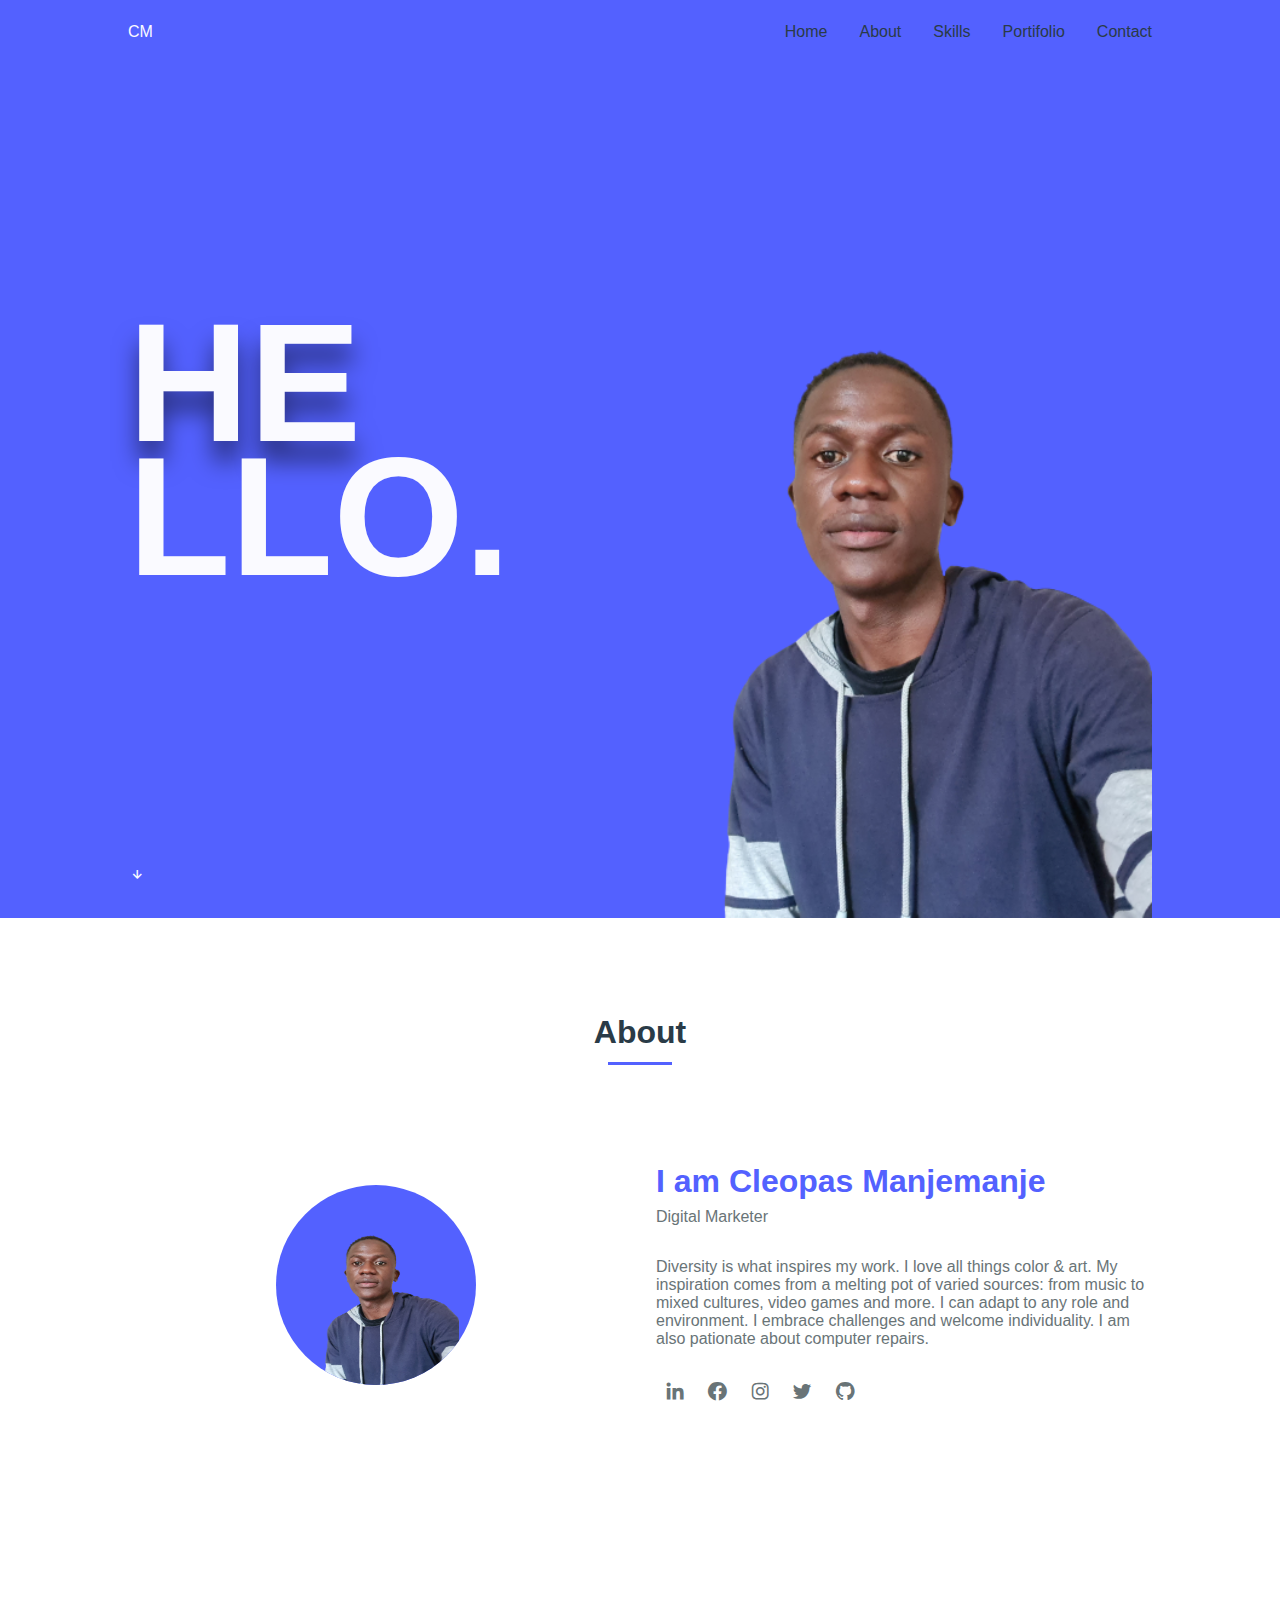
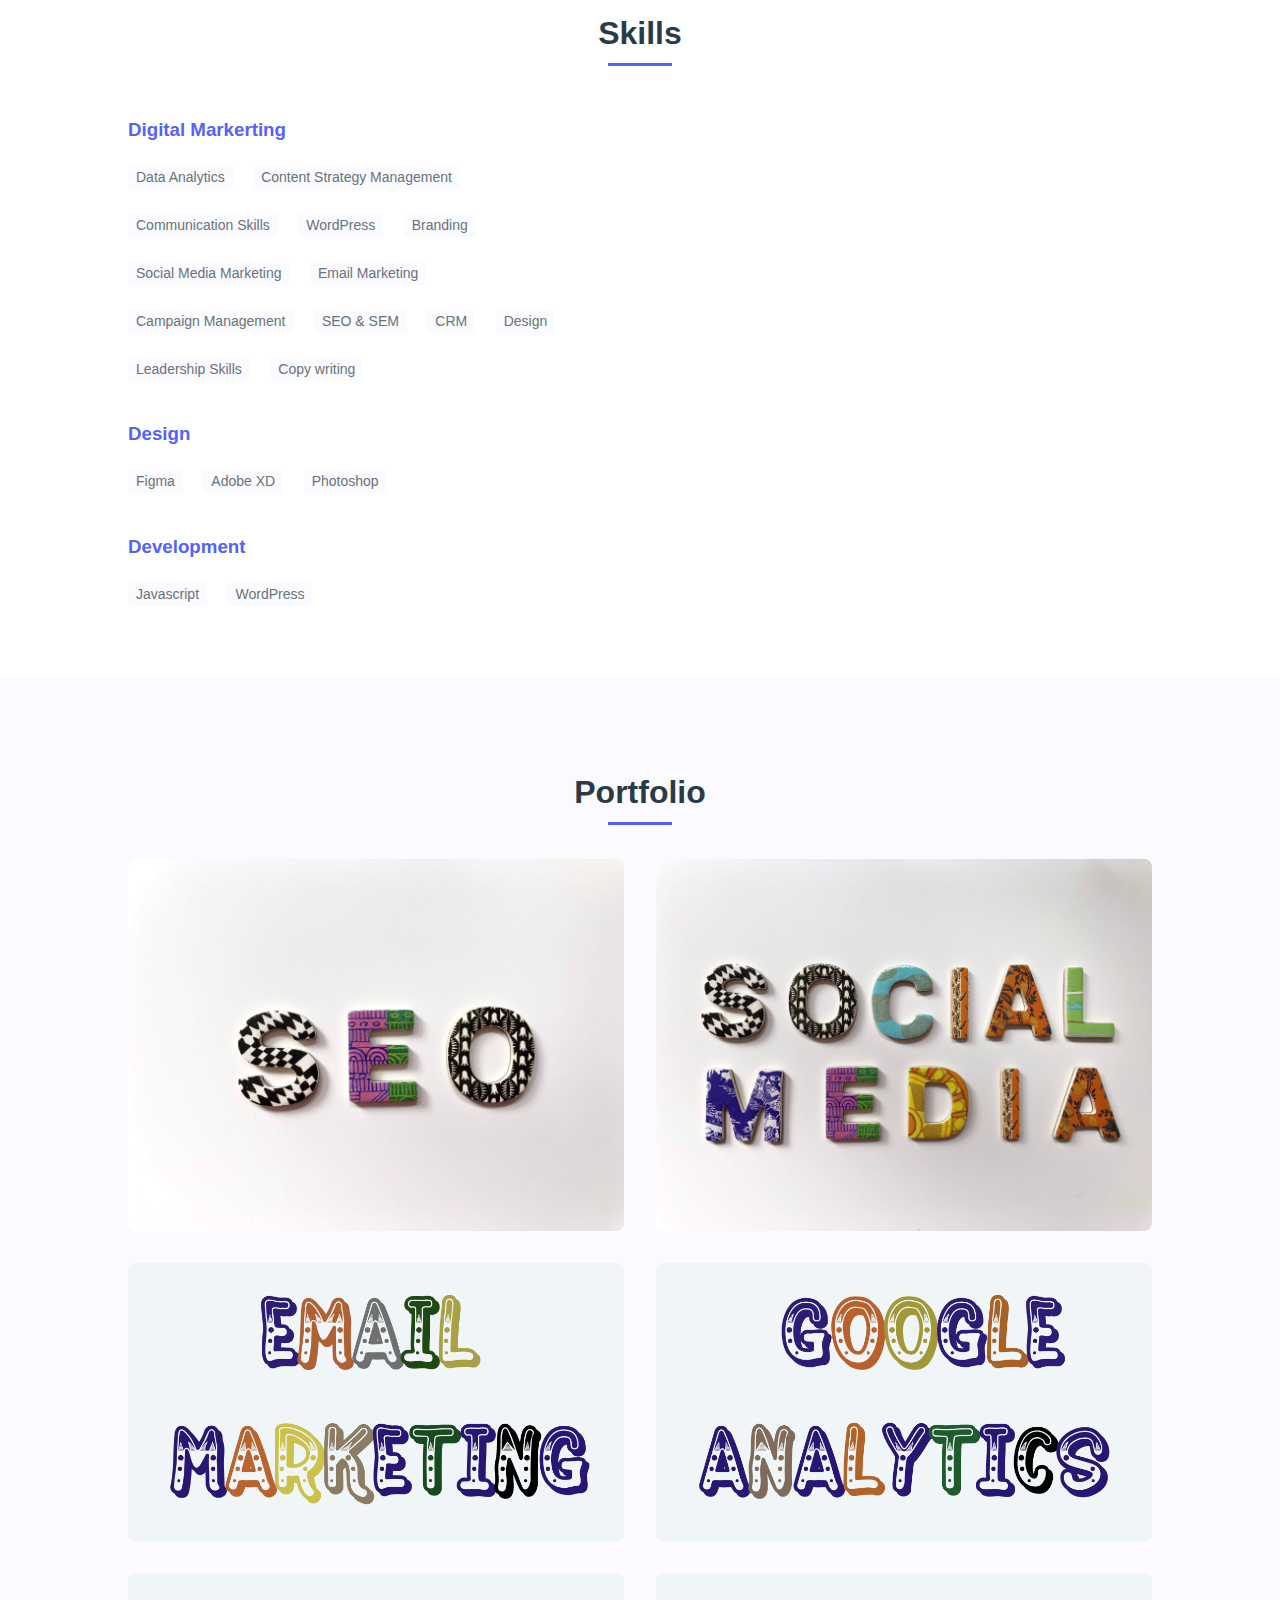
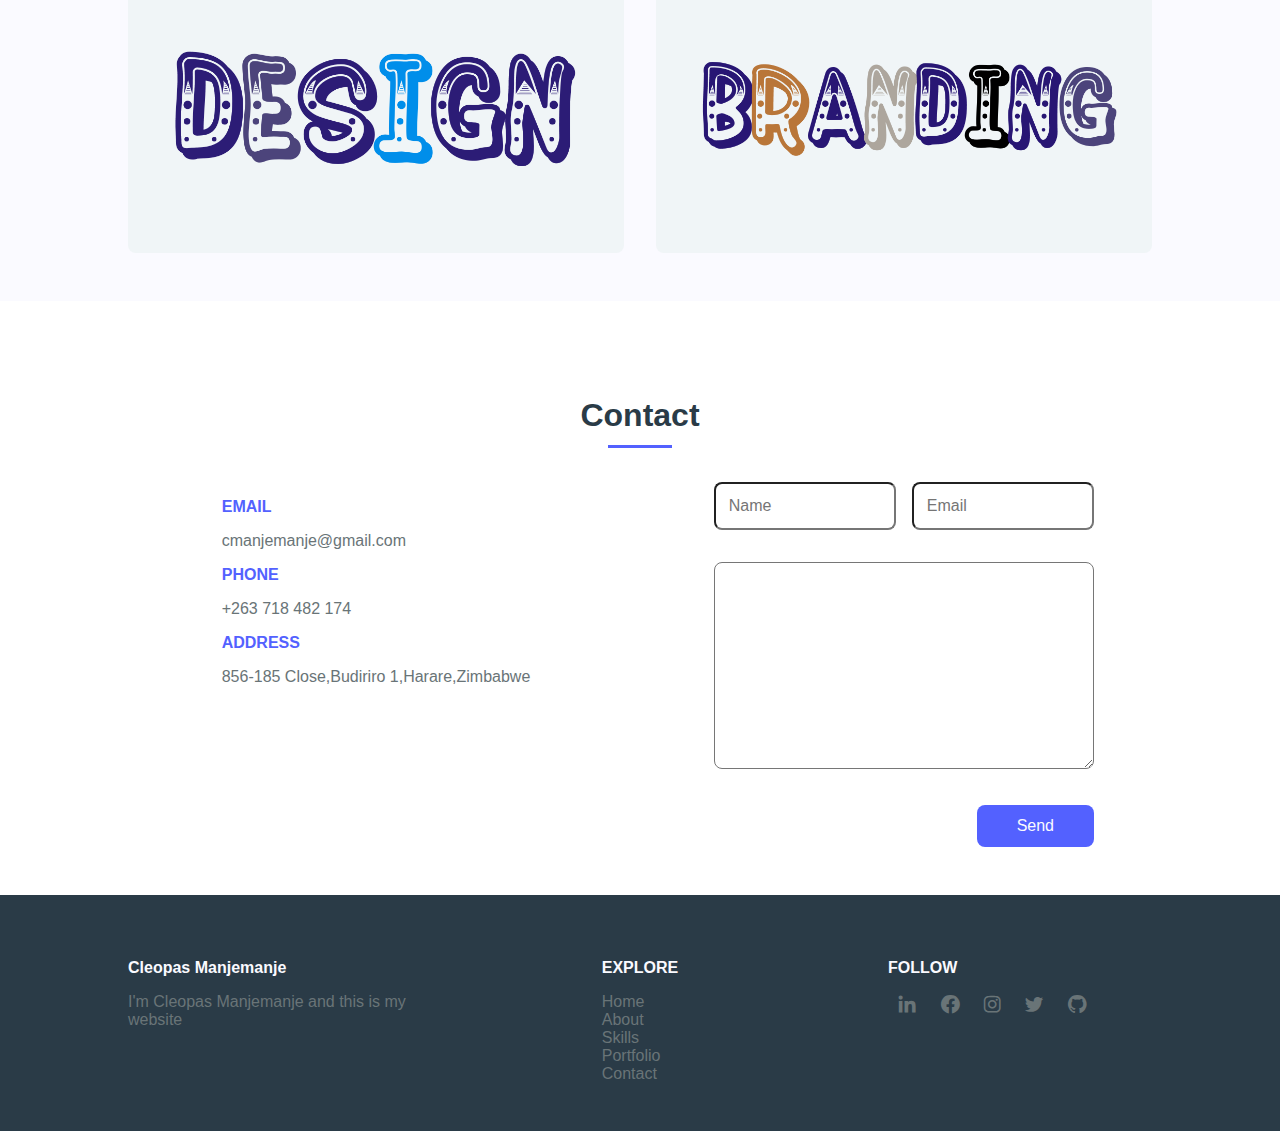
==== index.html @ 995f434a "Added google analytics scripts" ====
<!DOCTYPE html>
<html lang="en">

<head>
    <meta charset="UTF-8">
    <meta http-equiv="X-UA-Compatible" content="IE=edge">
    <meta name="viewport" content="width=device-width, initial-scale=1.0">
    <!----CSS-->
    <link rel="stylesheet" href="assets/css/style.css">
    <link href='https://unpkg.com/boxicons@2.1.4/css/boxicons.min.css' rel='stylesheet'>


    <!--BOX ICONS-->
    <link href='https://cdn.jsdelivr.net/npm/boxicons@2.0.5/css/boxicons.min.css' <title>My Portifolio</title>
</head>

<body>
    <!--HEADER-->
    <header class="l-header">
        <nav class="nav bd-grid">
            <div>
                <a href="a" class="nav_logo">CM</a>
            </div>
            <div class="nav_menu" id="nav-menu">
                <ul class="nav_list">
                    <li class="nav_item"><a href="#home" class="nav_link">Home</a></li>
                    <li class="nav_item"><a href="#about" class="nav_link">About</a></li>
                    <li class="nav_item"><a href="#skills" class="nav_link">Skills</a></li>
                    <li class="nav_item"><a href="#portfolio" class="nav_link">Portifolio</a></li>
                    <li class="nav_item"><a href="#contact" class="nav_link">Contact</a></li>
                </ul>
            </div>
            <div class="nav_toggle" id="nav-toggle">
                <i class='bx bx-menu'></i>
            </div>
        </nav>
    </header>
    <main class="1-main">
        <section class="home" id="home">
            <div class="home_container bd-grid">
                <h1 class="home_title"><span>HE</span><br>LLO.</h1>

                <div class="home_scroll">
                    <a href="#about" class="home_scroll-link"><i class='bx bx-up-arrow-alt'></i></a>
                </div>
                <img src="assets/img/img1.jpg" alt="" class="home_img">
            </div>
        </section>

        <section class="about section" id="about">
            <h2 class="section-title">About</h2>

            <div class="about_container bd-grid">
                <div class="about_img">
                    <img src="assets/img/img1.jpg" alt="">
                </div>
                <div>
                    <h2 class="about_subtitle">I am Cleopas Manjemanje</h2>

                    <span class="about_profession">Digital Marketer</span>
                
                    <p class="about_text"> Diversity is what inspires my work. I love all things color & art. My
                        inspiration comes from a melting pot of varied sources: from music to mixed cultures, video games and more. I can adapt to any role and environment. I embrace
                        challenges and welcome individuality. I am also pationate about computer repairs.</p>

                    <div class="about_social">
                        <a href="https://www.linkedin.com/in/c-manjemanje-265a7870/" class="about_social-icon"><i class='bx bxl-linkedin'></i></a>
                        <a href="https://www.facebook.com/cleopasmanjemanje263" class="about_social-icon"><i class='bx bxl-facebook-circle'></i></a>
                        <a href="https://www.instagram.com/cleopasmanjemanje263/" class="about_social-icon"><i class='bx bxl-instagram'></i></a>
                        <a href="https://twitter.com/cleomanjemanje" class="about_social-icon"><i class='bx bxl-twitter'></i></a>
                        <a href="https://github.com/dstar263/Cleopas-Portifolio.git" class="about_social-icon"><i class='bx bxl-github'></i></a>
                    </div>
                </div>

            </div>
        </section>


        <section class="skills section" id="skills">
            <h2 class="section-title">Skills</h2>

            <div class="skills_container bd-grid">
                <div class="skills_box">
                    <h3 class="skills_subtitle">Digital Markerting</h3>
                    <span class="skills_name">Data Analytics</span>
                    <span class="skills_name">Content Strategy Management</span>
                    <span class="skills_name">Communication Skills</span>
                    <span class="skills_name">WordPress</span>
                    <span class="skills_name">Branding</span>
                    <span class="skills_name">Social Media Marketing</span>
                    <span class="skills_name">Email Marketing</span>
                    <span class="skills_name">Campaign Management</span>
                    <span class="skills_name">SEO & SEM</span>
                    <span class="skills_name">CRM</span>
                    <span class="skills_name">Design</span>
                    <span class="skills_name">Leadership Skills</span>
                    <span class="skills_name">Copy writing</span>
                    
                    <h3 class="skills_subtitle">Design</h3>
                    <span class="skills_name">Figma</span>
                    <span class="skills_name">Adobe XD</span>
                    <span class="skills_name">Photoshop</span>

                    <h3 class="skills_subtitle">Development</h3>
                    <span class="skills_name">Javascript</span>
                    <span class="skills_name">WordPress</span>
                   

                    
                </div>
                <div class="skills_img">
                    <img src="assets/img/mailchimp-lsdA8QpWN_A-unsplash.jpg" alt="">
                </div>

            </div>
        </section>

        <section class="portfolio section" id="portfolio">
            <h2 class="section-title">Portfolio</h2>

            <div class="portfolio_container bd-grid">
                <div class="portfolio_image">
                    <img src="assets/img/seo.jpg" alt="">
                    <div class="portfolio_link">
                        <a href="https://www.facebook.com/cleopasmanjemanje263" class="portfolio_link-name">View details</a>
                    </div>
                </div>

                <div class="portfolio_image">
                    <img src="assets/img/merakist-CNbRsQj8mHQ-unsplash.jpg" alt="">
                    <div class="portfolio_link">
                        <a href="" class="portfolio_link-name">View details</a>
                    </div>
                </div>
                <div class="portfolio_image">
                    <img src="assets/img/EMAIL.jpg" alt="">
                    <div class="portfolio_link">
                        <a href="" class="portfolio_link-name">View details</a>
                    </div>
                </div>
                <div class="portfolio_image">
                    <img src="assets/img/GOOGLE ANAYTICS.jpg" alt="">
                    <div class="portfolio_link">
                        <a href="" class="portfolio_link-name">View details</a>
                    </div>
                </div>
                <div class="portfolio_image">
                    <img src="assets/img/DESIGN.png" alt="">
                    <div class="portfolio_link">
                        <a href="" class="portfolio_link-name">View details</a>
                    </div>
                </div>
                <div class="portfolio_image">
                    <img src="assets/img/BRANDING.png" alt="">
                    <div class="portfolio_link">
                        <a href="" class="portfolio_link-name">View details</a>
                    </div>
            </div>
        </section>

        <section class="contact section" id="contact">
            <h2 class="section-title">Contact</h2>
            <div class="contact_container bd-grid">
                <div class="contact_info">
                    <h3 class="contact_subtitle">EMAIL</h3>
                    <span class="contact_text">cmanjemanje@gmail.com</span>

                    <h3 class="contact_subtitle">PHONE</h3>
                    <span class="contact_text">+263 718 482 174</span>

                    <h3 class="contact_subtitle">ADDRESS</h3>
                    <span class="contact_text">856-185 Close,Budiriro 1,Harare,Zimbabwe</span>
                </div>
                <form action="" class="contact_form">
                    <div class="contact_inputs">
                        <input type="text" placeholder="Name" class="contact_input">
                        <input type="mail" placeholder="Email" class="contact_input">
                    </div>
                    <textarea name="" id="" cols="0" rows="10" class="contact_input"></textarea>

                    <input type="submit" value="Send" class="contact_button">
                </form>
            </div>
        </section>
    </main>

    <!--FOOTER-->
    <footer class="footer section">
        <div class="footer_container bd-grid">
            <div class="footer_data">
                <h2 class="footer_title">Cleopas Manjemanje</h2>
                <p class="footer_text">I'm Cleopas Manjemanje and this is my website </p>
            </div>

            <div class="footer_data">
                <h2 class="footer_title">EXPLORE</h2>
                <ul>
                    <li><a href="#home" class="footer_link">Home</a></li>
                    <li><a href="#about" class="footer_link">About</a></li>
                    <li><a href="#skills" class="footer_link">Skills</a></li>
                    <li><a href="#portfolio" class="footer_link">Portfolio</a></li>
                    <li><a href="#Contact" class="footer_link">Contact</a></li>
                </ul>
            </div>

            <div class="footer_data">
                <h2 class="footer_title">FOLLOW</h2>
                <a href="https://www.linkedin.com/in/c-manjemanje-265a7870/" class="about_social-icon" target="_blank"><i class='bx bxl-linkedin'></i></a>
                <a href="https://www.facebook.com/cleopasmanjemanje263" class="about_social-icon" target="_blank"><i class='bx bxl-facebook-circle'></i></a>
                <a href="https://www.instagram.com/cleopasmanjemanje263/" class="about_social-icon" target="_blank"><i class='bx bxl-instagram'></i></a>
                <a href="https://twitter.com/cleomanjemanje" class="about_social-icon" target="_blank"><i class='bx bxl-twitter'></i></a>
                <a href="https://github.com/dstar263/Cleopas-Portifolio.git" class="about_social-icon" target="_blank"><i class='bx bxl-github'></i></a>
                
            </div>


        </div>
    </footer>

    <!---SCROLL REVIEW-->
    <script src="https://unpkg.com/scrollreveal"></script>


    <!---MAIN JS-->
    <script src="assets/js/main.js"></script>
    <!-- Google tag (gtag.js) -->
<script async src="https://www.googletagmanager.com/gtag/js?id=G-302MPPQ81B"></script>
<script>
  window.dataLayer = window.dataLayer || [];
  function gtag(){dataLayer.push(arguments);}
  gtag('js', new Date());

  gtag('config', 'G-302MPPQ81B');
</script>
</body>

</html>
---- assets/css/style.css ----
/*----GOOGLE FONTS----*/
/*----VARIABLES CSS----*/
:root{
      --header-height: 3rem;
      --font-medium: 500;

}

/*----Colores----*/
:root{
      --first-color: #5361FF;
      --white-color: #FAFAFF;
      --dark-color: #2A3B47;
      --text-color: #697477;
}


/*----Fuente y tipographia----*/
:root{
      --body-font:'Mantserrat',sans-serif;
      --big-font-size: 6.25rem;
      --h2-font-size: 1.25rem;
      --normal-font-size: .938rem;
      --small-font-size: .813rem;
}
@media screen and (min-width: 768px){
  :root{
    --big-font-size: 10.5rem;
    --h2-font-size: 2rem;
    --normal-font-size: 1rem;
    --small-font-size: .875rem;
} 
}

/*----Margenes----*/
:root{
    --mb-1: .5rem;
    --mb-2: 1rem;
    --mb-3: 1.5rem;
    --mb-4: 2rem;
}

/*----z index----*/
:root{
  --z-fixed: 100;
}
/*----BASE----*/
*,::before,::after{
  box-sizing: border-box;
}
html{
  scroll-behavior: smooth;
}
body{
  margin: var(--header-height) 0 0 0;
  font-family: var(--body-font);
  font-size: var(--normal-font-size);
  font-weight: var(--font-medium);
  color: var(--text-color);
}
h1,h2,p{
    margin: 0;
}
ul{
    margin: 0;
    padding: 0;
    list-style: none;
}
a{
    text-decoration: none;
    color: var(--text-color);
}
img{
  max-width: 100%;
  height: auto;
  display: block;
}
/*----CLASS CSS---*/
.section{
    padding: 3rem 0;
}
.section-title{
    position: relative;
    font-size: var(--h2-font-size);
    color: var(--dark-color);
    margin: var(--mb-4) 0;
    text-align: center;
}
.section-title::after{
  position: absolute;
  content: "";
  width: 32px;
  height: .18rem;
  left: 0;
  right: 0;
  margin: auto;
  top: 2rem;
  background-color: var(--first-color);
}
/*-----layout----*/

.bd-grid{
    max-width: 1024px;
    display: grid;
    grid-template-columns: 100%;
    grid-column-gap: 2rem;
    width: calc(100% - 2rem);
    margin-left: var(--mb-2);
    margin-right: var(--mb-2);
}
.l-header{
  width: 100%;
  position: fixed;
  top: 0;
  left: 0;
  z-index: var(--z-fixed);
  background-color: var(--first-color);

}

.nav{
  height: var(--header-height);
  display: flex;
  justify-content: space-between;
  align-items: center;
}
@media screen and (max-width: 768px){
  .nav_menu{
    position: fixed;
    top: var(--header-height);
    right: -100%;
    width: 80%;
    height: 100%;
    padding: 2rem;
    background-color: rgba(255,255,255,.3);
    transition: .5s;
    backdrop-filter: blur(10px);
  }
}
.nav_item{
  margin-bottom: var(--mb-4);
}
.nav_link{
  position: relative;
  color: var(--dark-color);
}
.nav_link:hover{
  color: var(--first-color);
}
.nav_logo{
  color: var(--white-color);
}
.nav_toggle{
  color: var(--white-color);
  font-size: 1.5rem;
  cursor: pointer;
}

.show{
  right: 0;
}

.active::after{
  position: absolute;
  content: "";
  width: 100%;
  height: .18rem;
  left: 0;
  top: 2rem;
  background-color: var(--first-color);
}

.home{
  position: relative;
  background-color: var(--first-color);
  overflow: hidden;
}
.home_container{
  height: calc(100vh - var(--header-height));
  row-gap: 5rem;
}
.home_title{
  align-self: flex-end;
  font-size: var(--big-font-size);
  color: var(--white-color);
  line-height: .8;
}
.home_title span{
  text-shadow: 0 20px 25px rgba(0,0,0,.5);
}
.home_scroll{
  align-self: flex-end;
  padding-bottom: var(--mb-4);
}
.home_scroll-link{
  writing-mode: vertical-lr;
  transform: rotate(-180deg);
  color: var(--white-color);
}
.home_img{
  position: absolute;
  right: 0;
  bottom: 0;
  width: 295px;

}
.about_container{
  justify-items: center;
  row-gap: 2rem;
  text-align: center;
}
.about_img{
  display: flex;
  justify-content: center;
  padding-top: 1rem;
  width: 120px;
  height: 120px;
  background-color: var(--first-color);
  border-radius: 50%;
  overflow: hidden;
}
.about_img img{
  width: 100px;
}
.about_subtitle{
  font-size: var(--h2-font-size);
  color: var(--first-color);
  margin-bottom: var(--mb-1);

}
.about_text{
  margin-bottom: var(--mb-4);
}
.about_profession{
  display: block;
  margin-bottom: var(--mb-4);

}
.about_social-icon{
  font-size: 1.4rem;
  margin: 0 var(--mb-1);
}
.about_social-icon:hover{
  color: var(--first-color);
}
.skills_container{
  row-gap: 2rem;
}
.skills_subtitle{
  color: var(--first-color);
  margin-bottom: var(--mb-3);
}
.skills_name{
  display: inline-block;
  font-size: var(--small-font-size);
  margin-right: var(--mb-2);
  margin-bottom: var(--mb-3);
  padding: .25rem .5rem;
  background-color: var(--white-color);
  border-radius: .25rem;
}
.skills_name:hover{
  background-color: var(--first-color);
  color: var(--white-color);
}
.skills_img img{
  border-radius: .5rem;
}
.portfolio{
  background-color: var(--white-color);
}
.portfolio_container{
  justify-items: center;
  row-gap: 2rem;
}
.portfolio_image{
  position: relative;
  overflow: hidden;
}
.portfolio_image img{
  border-radius: .5rem;
}
.portfolio_link{
  position: absolute;
  bottom: -100%;
  width: 100%;
  height: 100%;
  display: flex;
  justify-content: center;
  align-items: center;
  background-color: rgba(255,255,255,.3);
  border-radius: .5rem;
  cursor: pointer;
  backdrop-filter: blur(10px);
  transition: .3s;
}
.portfolio_image:hover .portfolio_link{
  bottom: 0;
}
.portifolio_link-name{
  color: var(--dark-color);
}

.content_container{
  row-gap: 2rem;
}
.contact_subtitle{
  font-size: var(--normal-font-size);
  color: var(--first-color);
}
contact_text{
  display: inline-block;
  margin-bottom: var(--mb-2);
}
.contact_inputs{
  display: grid;
  grid-template-columns: repeat(2, 1fr);
  column-gap: 1rem;
}
.contact_input{
  width: 100%;
  padding: .8rem;
  outline: none;
  font-size: var(--normal-font-size);
  margin-bottom: var(--mb-4);
  border-radius: .5rem;
}
.contact_button{
  display: block;
  background-color: var(--first-color);
  color: var(--white-color);
  padding: .75rem 2.5rem;
  margin-left: auto;
  border-radius: .5rem;
  border: none;
  outline: none;
  font-size: var(--normal-font-size);
  cursor: pointer;
}
.footer{
  background-color:  var(--dark-color);
}
.footer_container{
  row-gap: 2rem;
}
.footer_title{
  font-size: var(--normal-font-size);
  color: var(--white-color);
  margin-bottom: var(--mb-2);
}

.footer_link{
  padding: .25rem 0;
}
footer_link:hover{
  color: var(--first-color);
}
.footer_social{
  font-size: 1.4rem;
  margin-right: var(--mb-1);
}
.footer_social:hover{
  color: var(--first-color);
}

@media screen and (min-width: 768px){
  body{
    margin: 0;
  }
  .section{
    padding-top: 4rem;
  }
    .section-title{
      margin-bottom: 3rem;
    }
    .section-title::after{
      width: 64px;
      top: 3rem;
    }

    .nav{
      height: calc(var(--header-height) + 1rem);
    }
    .nav_list{
      display: flex;
    }
    .nav_item{
      margin-left: var(--mb-4);
      margin-bottom: 0;
    }
    .nav_toggle{
      display: none;
    }
    .nav-link{
      color: var(--white-color);
    }
    .nav_link:hover{
      color: var(--white-color);
    }
    .active::after{
      background-color: var(--white-color);
    }

    .home_container{
      height: 100vh;
      grid-template-rows: 1.7fr 1fr;
      row-gap: 0;
    }
    .home_img{
      width: 524px;
      right: 10%;
    }
    .about_container{
      grid-template-columns: repeat(2, 1fr);
      align-items: center;
      text-align: initial;
      padding: 4rem 0;
    }
    .about_img{
      width: 200px;
      height: 200px;
    }
    .about_img img{
      width: 165px;
    }

    .skills_container{
      grid-template-columns: repeat(2, 1fr);
      align-items: center;
    }

    .portfolio_container{
      grid-template-columns: repeat(3, 1fr);
      grid-template-columns: repeat(2,1fr);
      column-gap: 2rem;
    }
    .contact_container{
      grid-template-columns: repeat(2, 1fr);
      justify-items: center;
    }
    .contact_form{
      width: 380px;
    }

    .footer_container{
      grid-template-columns: repeat(3, 1fr);
      justify-items: center;
    }
}
@media screen and (min-width:1024px){
  .bd-grid{
    margin-left: auto;
    margin-right: auto;
  }
}
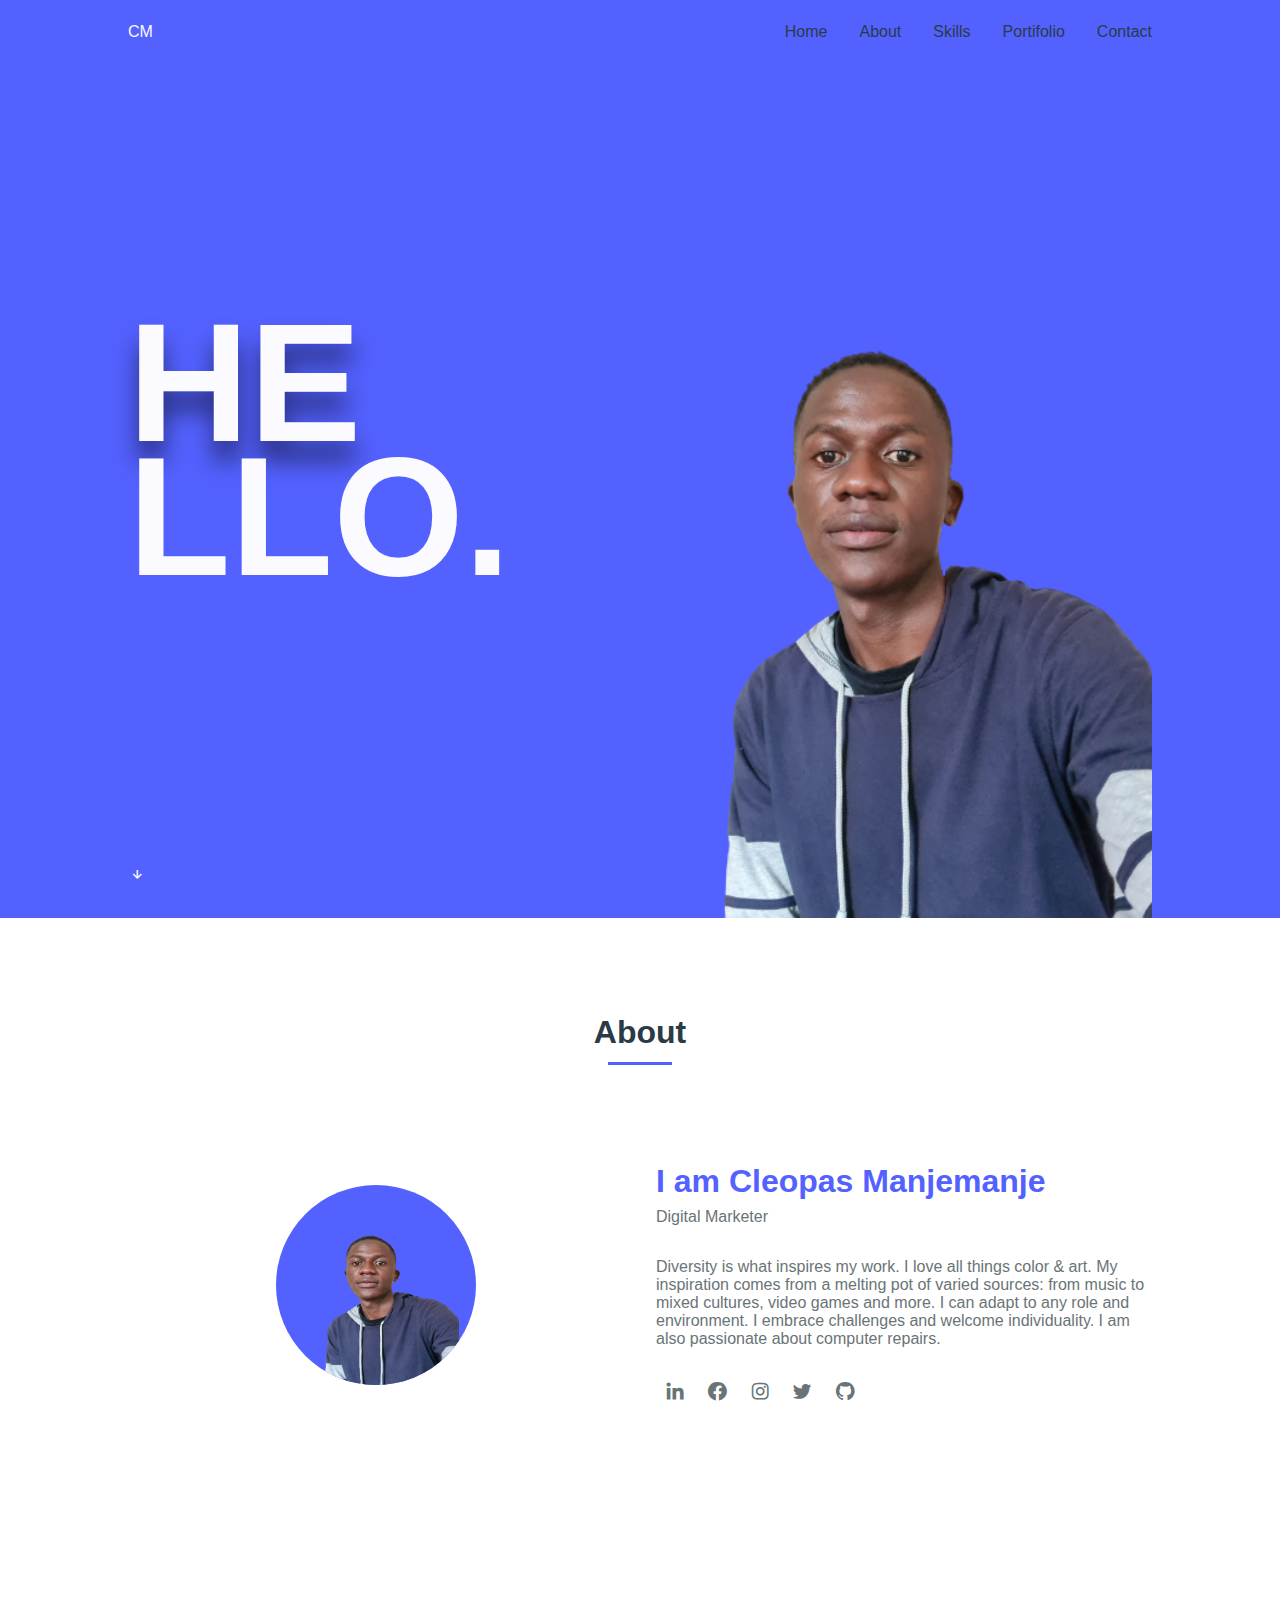
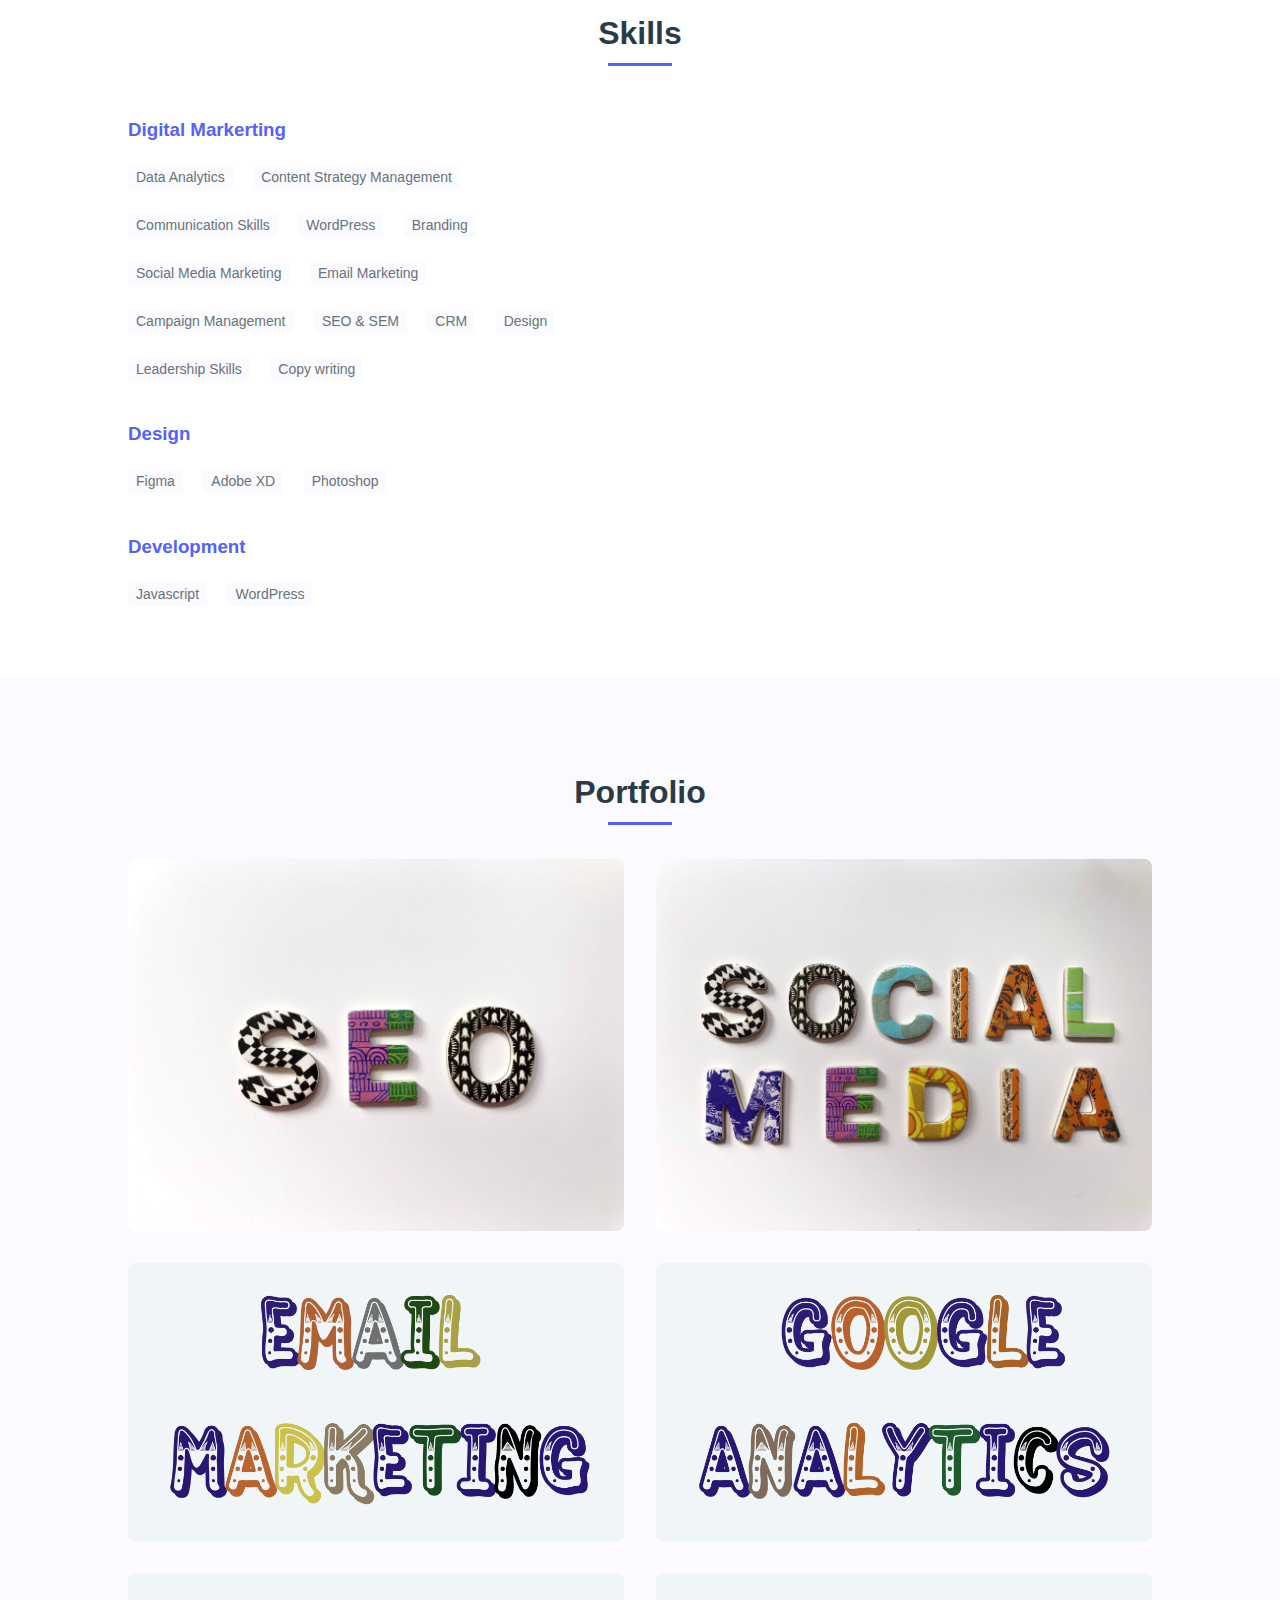
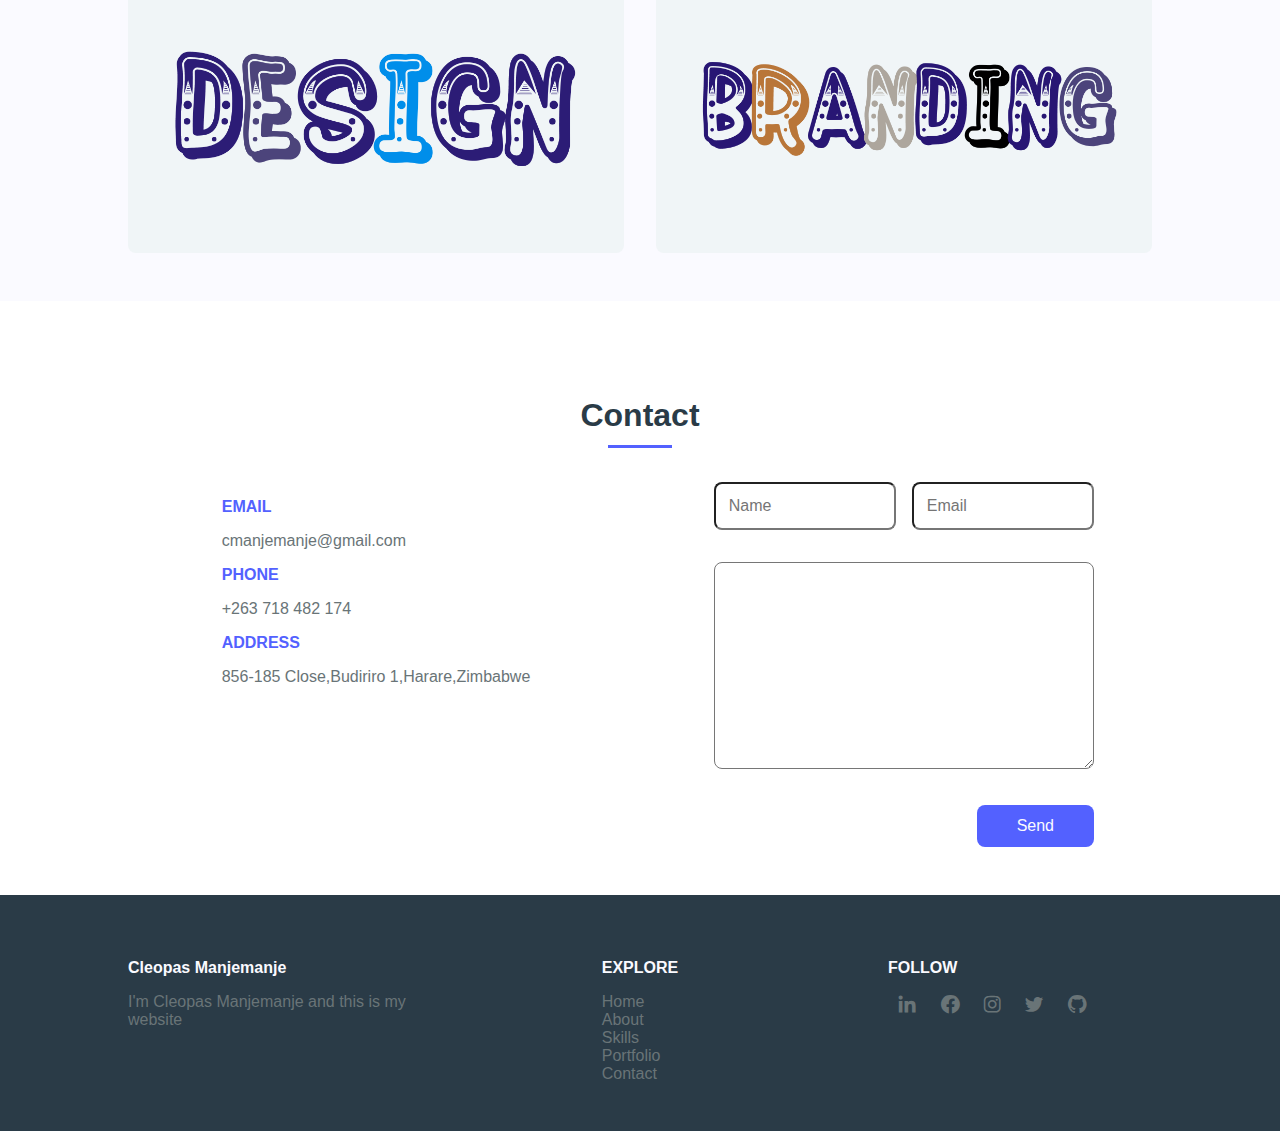
==== commit d3196a4f: "added about_text" ====
--- a/index.html
+++ b/index.html
@@ -5,6 +5,7 @@
     <meta charset="UTF-8">
     <meta http-equiv="X-UA-Compatible" content="IE=edge">
     <meta name="viewport" content="width=device-width, initial-scale=1.0">
+    <meta name="google-site-verification" content="QUJ1fq5H9_rRHPoA1Vt7GILkHanta4m7Rm4830YZdus" />
     <!----CSS-->
     <link rel="stylesheet" href="assets/css/style.css">
     <link href='https://unpkg.com/boxicons@2.1.4/css/boxicons.min.css' rel='stylesheet'>
@@ -13,6 +14,15 @@
     <!--BOX ICONS-->
     <link href='https://cdn.jsdelivr.net/npm/boxicons@2.0.5/css/boxicons.min.css' <title>My Portifolio</title>
 </head>
+    <!-- Google tag (gtag.js) -->
+    <script async src="https://www.googletagmanager.com/gtag/js?id=G-302MPPQ81B"></script>
+    <script>
+      window.dataLayer = window.dataLayer || [];
+      function gtag(){dataLayer.push(arguments);}
+      gtag('js', new Date());
+    
+      gtag('config', 'G-302MPPQ81B');
+    </script>
 
 <body>
     <!--HEADER-->
@@ -61,7 +71,7 @@
                 
                     <p class="about_text"> Diversity is what inspires my work. I love all things color & art. My
                         inspiration comes from a melting pot of varied sources: from music to mixed cultures, video games and more. I can adapt to any role and environment. I embrace
-                        challenges and welcome individuality. I am also pationate about computer repairs.</p>
+                        challenges and welcome individuality. I am also passionate about computer repairs.</p>
 
                     <div class="about_social">
                         <a href="https://www.linkedin.com/in/c-manjemanje-265a7870/" class="about_social-icon"><i class='bx bxl-linkedin'></i></a>
@@ -122,38 +132,38 @@
                 <div class="portfolio_image">
                     <img src="assets/img/seo.jpg" alt="">
                     <div class="portfolio_link">
+                        <a href="https://search.google.com/search-console?resource_id=https%3A%2F%2Fdstar263.github.io%2FCleopas-Portifolio%2F" class="portfolio_link-name">View details</a>
+                    </div>
+                </div>
+
+                <div class="portfolio_image">
+                    <img src="assets/img/merakist-CNbRsQj8mHQ-unsplash.jpg" alt="">
+                    <div class="portfolio_link">
                         <a href="https://www.facebook.com/cleopasmanjemanje263" class="portfolio_link-name">View details</a>
                     </div>
                 </div>
-
-                <div class="portfolio_image">
-                    <img src="assets/img/merakist-CNbRsQj8mHQ-unsplash.jpg" alt="">
+                <div class="portfolio_image">
+                    <img src="assets/img/EMAIL.jpg" alt="">
                     <div class="portfolio_link">
                         <a href="" class="portfolio_link-name">View details</a>
                     </div>
                 </div>
                 <div class="portfolio_image">
-                    <img src="assets/img/EMAIL.jpg" alt="">
-                    <div class="portfolio_link">
-                        <a href="" class="portfolio_link-name">View details</a>
-                    </div>
-                </div>
-                <div class="portfolio_image">
                     <img src="assets/img/GOOGLE ANAYTICS.jpg" alt="">
                     <div class="portfolio_link">
-                        <a href="" class="portfolio_link-name">View details</a>
+                        <a href="https://analytics.google.com/analytics/web/#/p359330813/reports/reportinghub" class="portfolio_link-name">View details</a>
                     </div>
                 </div>
                 <div class="portfolio_image">
                     <img src="assets/img/DESIGN.png" alt="">
                     <div class="portfolio_link">
-                        <a href="" class="portfolio_link-name">View details</a>
+                        <a href="https://docs.google.com/forms/d/e/1FAIpQLSeMtTa1lCHfwaLlyYWuu5ZwLVZL9BTT_jy9xxPjQ3XHchs3qw/viewform" class="portfolio_link-name">View details</a>
                     </div>
                 </div>
                 <div class="portfolio_image">
                     <img src="assets/img/BRANDING.png" alt="">
                     <div class="portfolio_link">
-                        <a href="" class="portfolio_link-name">View details</a>
+                        <a href="https://www.canva.com/design/DAFcbrzt9kI/DEwVxOgEOuTW2m1hrQU_Ow/edit?utm_source=onboarding#" class="portfolio_link-name">View details</a>
                     </div>
             </div>
         </section>
@@ -223,15 +233,7 @@
 
     <!---MAIN JS-->
     <script src="assets/js/main.js"></script>
-    <!-- Google tag (gtag.js) -->
-<script async src="https://www.googletagmanager.com/gtag/js?id=G-302MPPQ81B"></script>
-<script>
-  window.dataLayer = window.dataLayer || [];
-  function gtag(){dataLayer.push(arguments);}
-  gtag('js', new Date());
-
-  gtag('config', 'G-302MPPQ81B');
-</script>
+
 </body>
 
 </html>
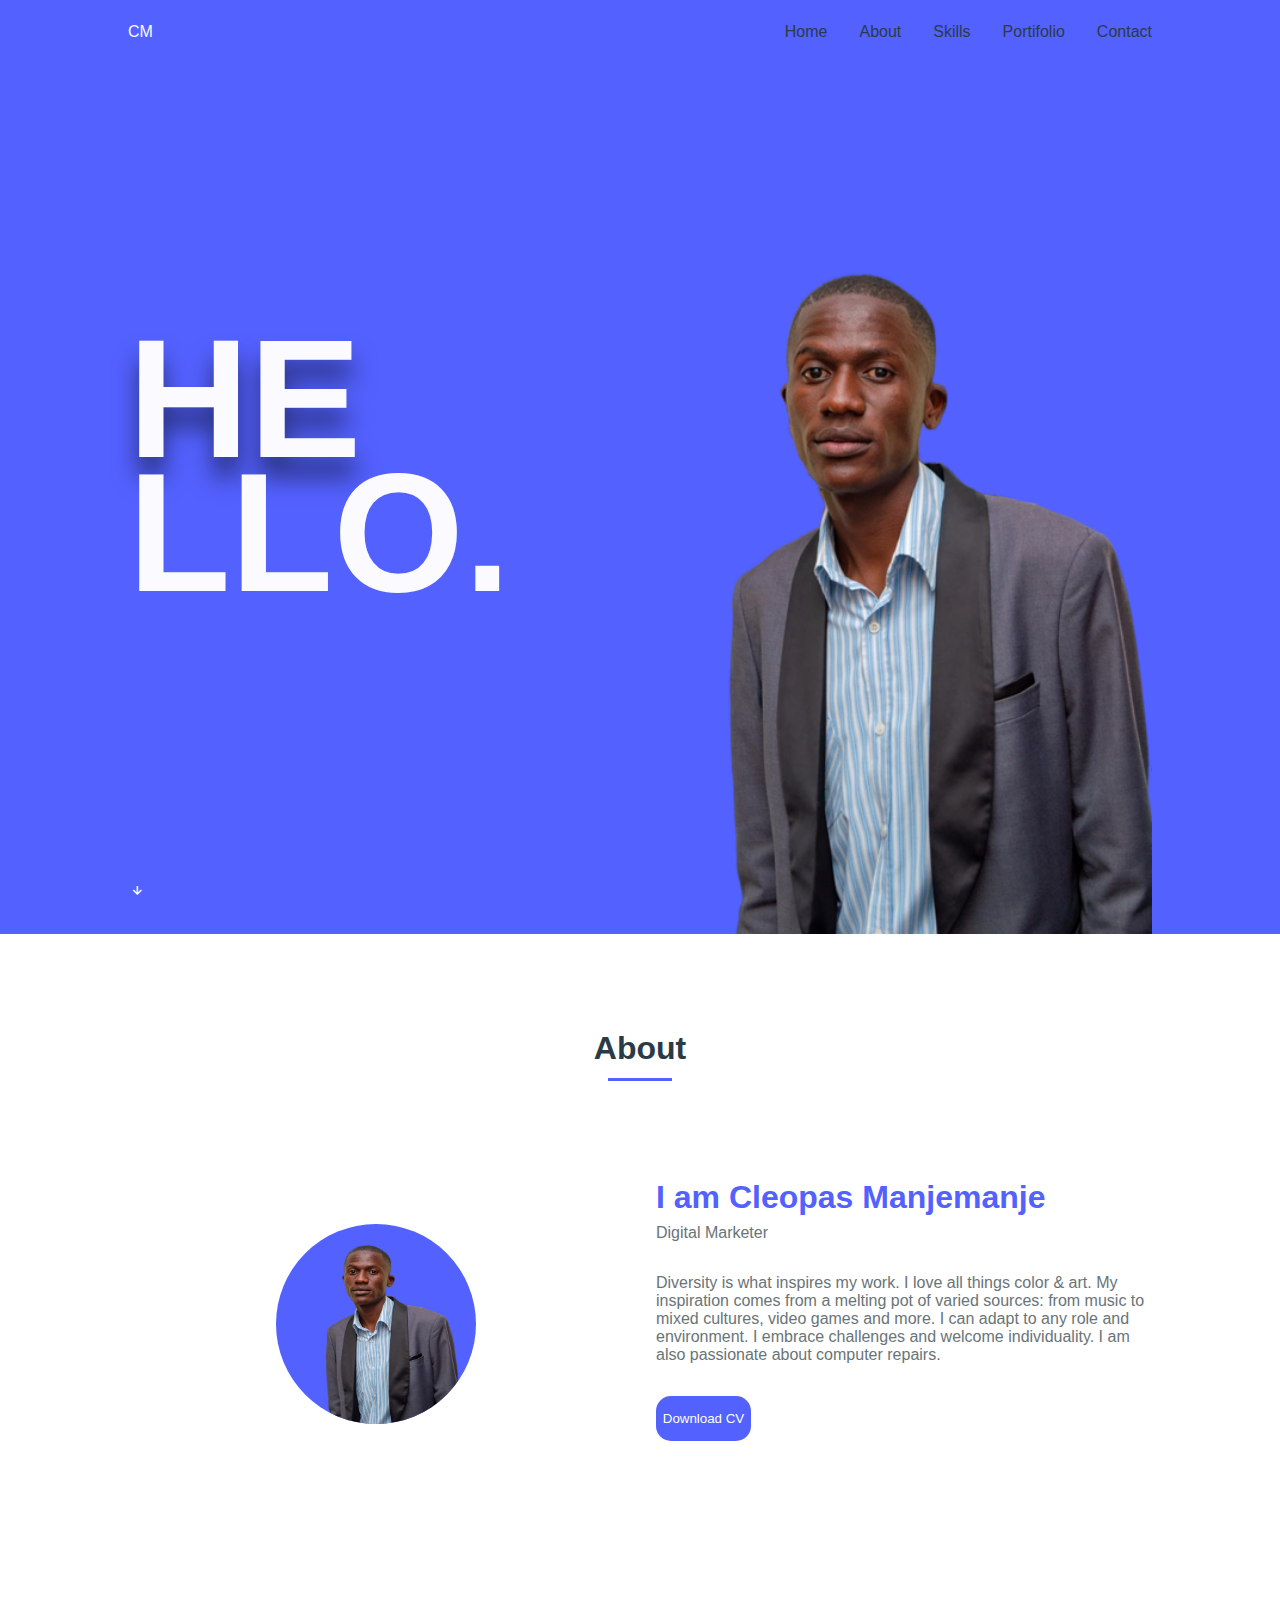
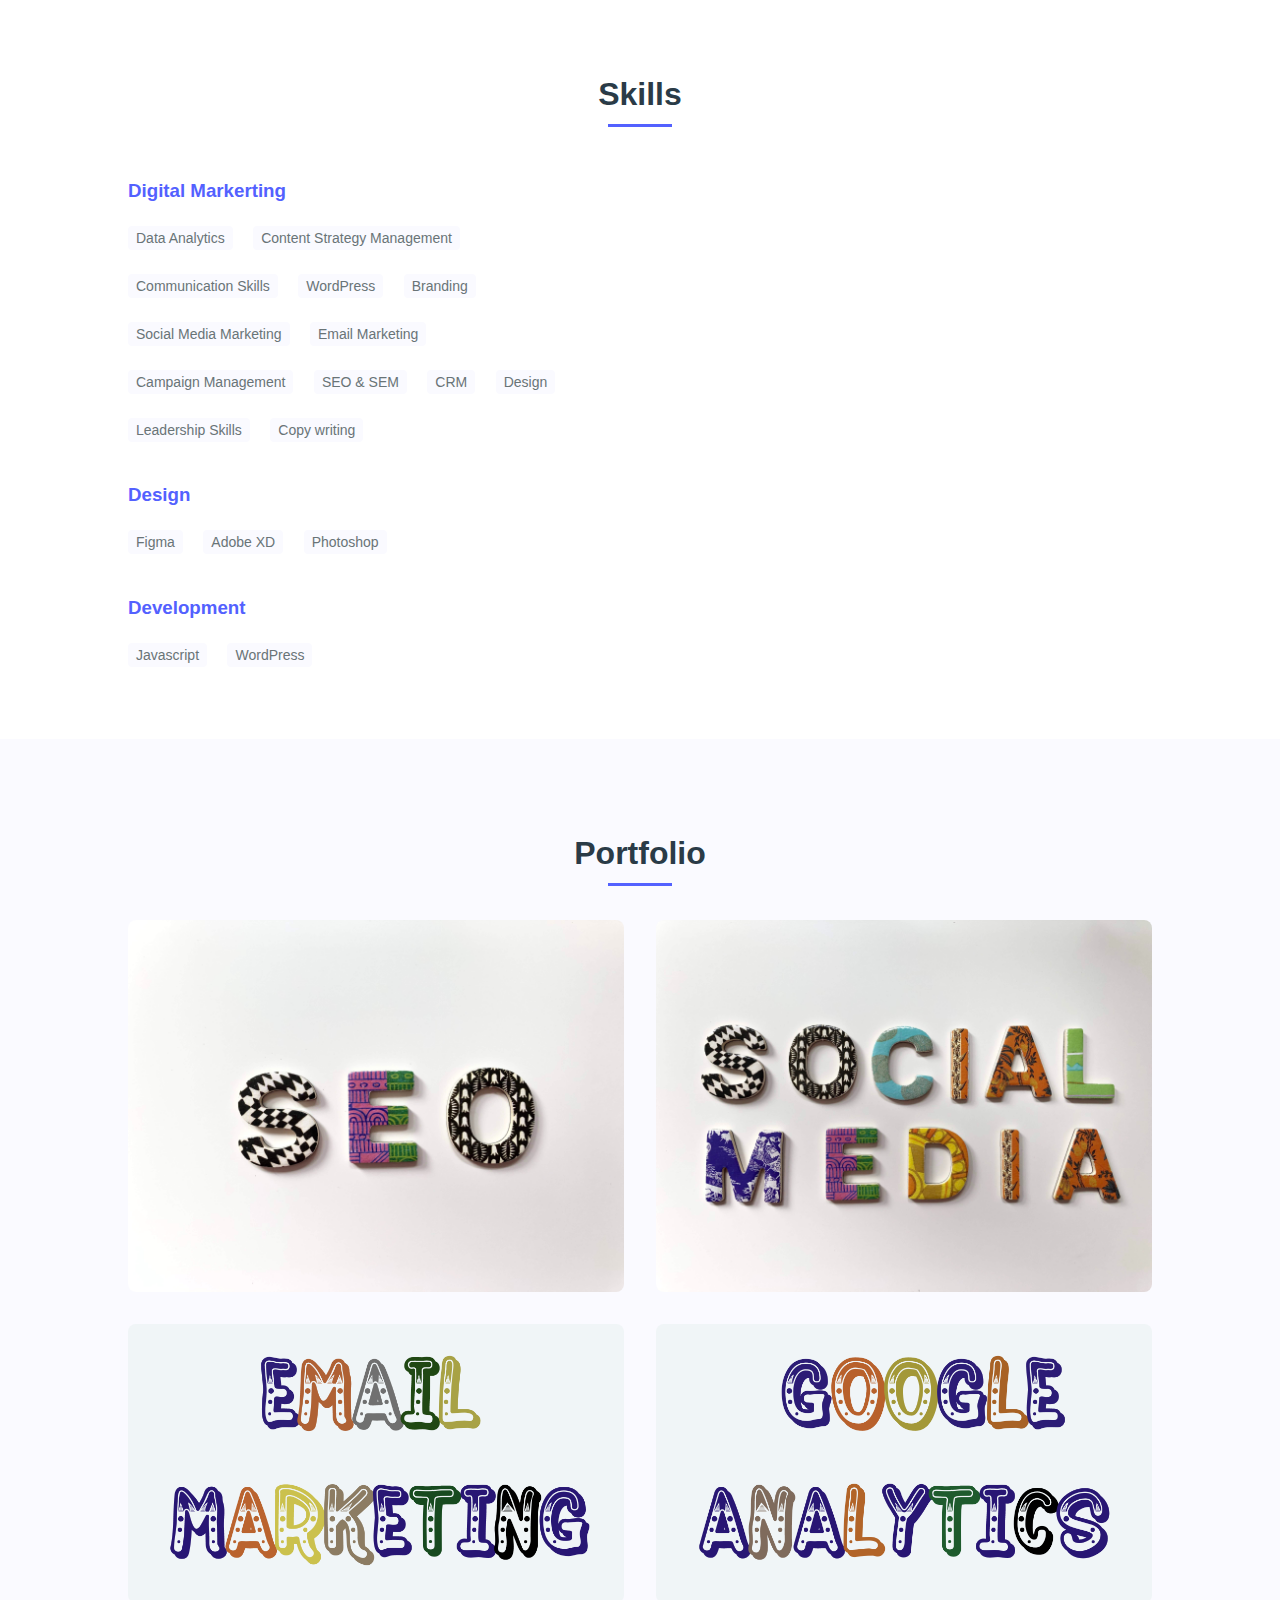
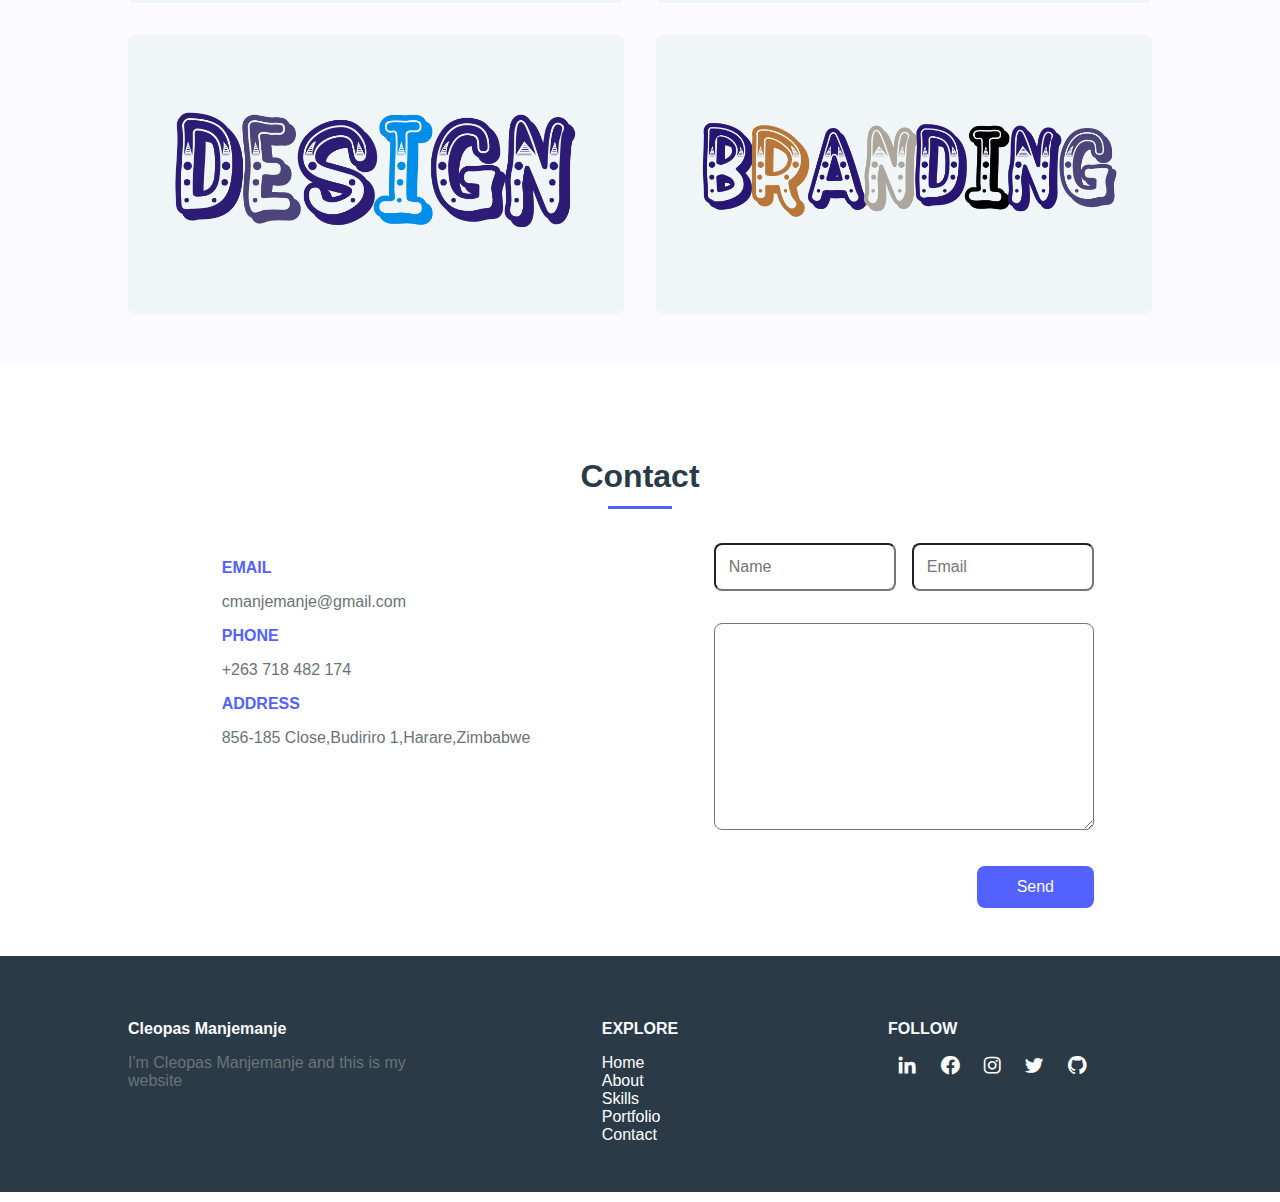
==== commit bc9e7b6c: "changes" ====
--- a/index.html
+++ b/index.html
@@ -12,7 +12,7 @@
 
 
     <!--BOX ICONS-->
-    <link href='https://cdn.jsdelivr.net/npm/boxicons@2.0.5/css/boxicons.min.css' <title>My Portifolio</title>
+    <link href='https://cdn.jsdelivr.net/npm/boxicons@2.0.5/css/boxicons.min.css'>
 </head>
     <!-- Google tag (gtag.js) -->
     <script async src="https://www.googletagmanager.com/gtag/js?id=G-302MPPQ81B"></script>
@@ -31,6 +31,7 @@
             <div>
                 <a href="a" class="nav_logo">CM</a>
             </div>
+            
             <div class="nav_menu" id="nav-menu">
                 <ul class="nav_list">
                     <li class="nav_item"><a href="#home" class="nav_link">Home</a></li>
@@ -45,6 +46,7 @@
             </div>
         </nav>
     </header>
+    <h1 id="myH1">My Portifolio</h1>
     <main class="1-main">
         <section class="home" id="home">
             <div class="home_container bd-grid">
@@ -53,7 +55,7 @@
                 <div class="home_scroll">
                     <a href="#about" class="home_scroll-link"><i class='bx bx-up-arrow-alt'></i></a>
                 </div>
-                <img src="assets/img/img1.jpg" alt="" class="home_img">
+                <img src="assets/img/img1.png" alt="" class="home_img">
             </div>
         </section>
 
@@ -62,7 +64,7 @@
 
             <div class="about_container bd-grid">
                 <div class="about_img">
-                    <img src="assets/img/img1.jpg" alt="">
+                    <img src="assets/img/img1.png" alt="">
                 </div>
                 <div>
                     <h2 class="about_subtitle">I am Cleopas Manjemanje</h2>
@@ -72,6 +74,8 @@
                     <p class="about_text"> Diversity is what inspires my work. I love all things color & art. My
                         inspiration comes from a melting pot of varied sources: from music to mixed cultures, video games and more. I can adapt to any role and environment. I embrace
                         challenges and welcome individuality. I am also passionate about computer repairs.</p>
+
+                        <button class="button1"><a href="./assets/download/" download="manjemanje">Download CV</a></button>
 
                     <div class="about_social">
                         <a href="https://www.linkedin.com/in/c-manjemanje-265a7870/" class="about_social-icon"><i class='bx bxl-linkedin'></i></a>
--- a/assets/css/style.css
+++ b/assets/css/style.css
@@ -61,6 +61,12 @@
 h1,h2,p{
     margin: 0;
 }
+#myH1{
+  font-size: 30px;
+  color: #5361FF;
+  margin-left: 15px;
+}
+
 ul{
     margin: 0;
     padding: 0;
@@ -68,8 +74,10 @@
 }
 a{
     text-decoration: none;
-    color: var(--text-color);
-}
+    color: white;
+}
+
+
 img{
   max-width: 100%;
   height: auto;
@@ -230,6 +238,14 @@
 }
 .about_text{
   margin-bottom: var(--mb-4);
+}
+.a{
+  font-weight: bold;
+  text-decoration: none;
+  color: #5361FF;
+  padding: 10px;
+  border-radius: 5px;
+  background-color: #5361FF;
 }
 .about_profession{
   display: block;
@@ -453,3 +469,17 @@
     margin-right: auto;
   }
 }
+
+.button1{
+  background-color: #5361FF;
+  border: none;
+  color: white;
+  height: 45px;
+  width: 95px;
+  border-radius: 15px;
+
+}
+
+button:hover{
+  background-color: #4a4f85;
+}
